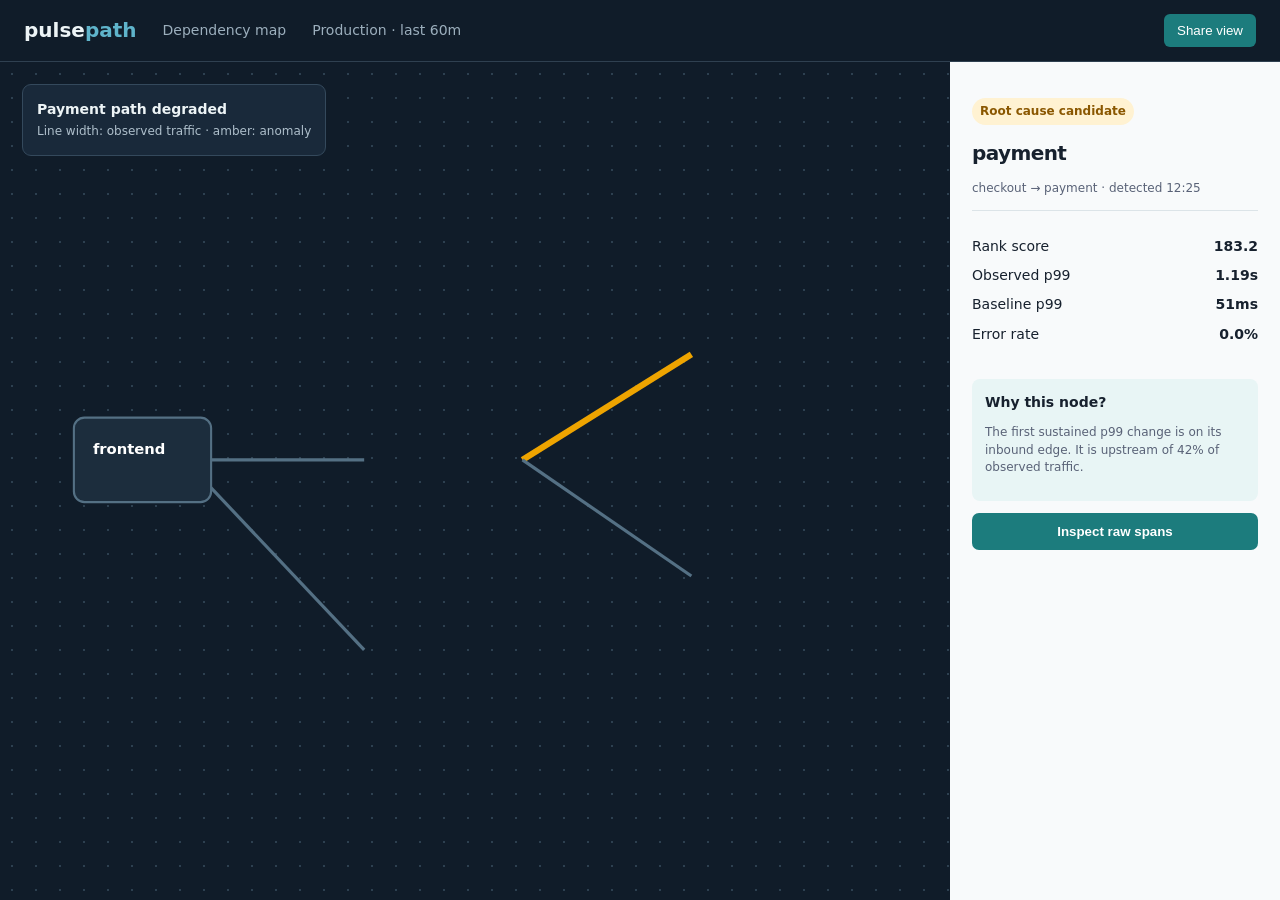
==== index.html @ f59c3e6b "Add topology-first diagnostics dashboard UI" ====
<!doctype html><html lang="en"><head><meta charset="utf-8"><meta name="viewport" content="width=device-width,initial-scale=1"><title>Pulsepath Map</title><style>:root{--b:#5FB4CB;--o:#EEA400;--s:#596277;--t:#1C7C7D;--i:#17212e}*{box-sizing:border-box}body{margin:0;background:#101c29;color:#edf4f6;font:14px/1.45 Inter,system-ui}.bar{height:62px;border-bottom:1px solid #2f4050;display:flex;align-items:center;padding:0 24px;gap:26px}.brand{font-size:20px;font-weight:800}.brand b{color:var(--b)}.bar span{color:#9cafbd}.bar button{margin-left:auto;background:var(--t);color:white;border:0;border-radius:6px;padding:9px 13px}.layout{min-height:calc(100vh - 62px);display:grid;grid-template-columns:1fr 330px}.canvas{position:relative;overflow:hidden;background-image:radial-gradient(#2d4050 1px,transparent 1px);background-size:24px 24px}.legend{position:absolute;top:22px;left:22px;background:#19293a;border:1px solid #34495c;padding:14px;border-radius:9px}.legend div{color:#aebfcb;font-size:12px;margin-top:4px}.map{width:100%;height:100%;min-height:650px}.edge{stroke:#547084;stroke-width:3}.edge.hot{stroke:var(--o);stroke-width:6}.node rect{fill:#1c2d3d;stroke:#547084;stroke-width:2}.node.hot rect{fill:#493b1f;stroke:var(--o);stroke-width:3}.node text{fill:white;font-size:14px;font-weight:700}.node small{fill:#aebfcb;font-size:11px}.side{background:#f8fafb;color:var(--i);padding:22px}.side h1{font-size:20px;letter-spacing:-.03em;margin:0}.muted{color:var(--s);font-size:12px}.badge{display:inline-block;margin:14px 0;background:#fff2d2;color:#8a5700;padding:5px 8px;border-radius:20px;font-size:12px;font-weight:750}.detail{border-top:1px solid #dce4e8;padding:16px 0}.row{display:flex;justify-content:space-between;margin:9px 0}.why{background:#e8f5f5;border-radius:8px;padding:13px;margin-top:10px}.action{width:100%;padding:11px;margin-top:12px;background:var(--t);color:white;border:0;border-radius:7px;font-weight:700}@media(max-width:750px){.layout{grid-template-columns:1fr}.canvas{min-height:480px}.side{order:-1}.map{min-height:480px}}</style></head><body><main><header class="bar"><div class="brand">pulse<b>path</b></div><span>Dependency map</span><span>Production · last 60m</span><button>Share view</button></header><section class="layout"><div class="canvas"><div class="legend"><strong>Payment path degraded</strong><div>Line width: observed traffic · amber: anomaly</div></div><svg class="map" viewBox="0 0 900 650"><line class="edge" x1="175" y1="305" x2="345" y2="305"/><line class="edge hot" x1="495" y1="305" x2="655" y2="205"/><line class="edge" x1="495" y1="305" x2="655" y2="415"/><line class="edge" x1="175" y1="305" x2="345" y2="485"/><g class="node" transform="translate(70 265)"><rect width="130" height="80" rx="10"/><text x="18" y="34">frontend</text><small x="18" y="57">15% traffic</small></g><g class="node" transform="translate(360 265)"><rect width="140" height="80" rx="10"/><text x="18" y="34">checkout</text><small x="18" y="57">27% traffic</small></g><g class="node hot" transform="translate(660 165)"><rect width="140" height="80" rx="10"/><text x="18" y="34">payment</text><small x="18" y="57">p99 +22.4×</small></g><g class="node" transform="translate(660 375)"><rect width="140" height="80" rx="10"/><text x="18" y="34">inventory</text><small x="18" y="57">baseline</small></g><g class="node" transform="translate(360 445)"><rect width="140" height="80" rx="10"/><text x="18" y="34">catalog</text><small x="18" y="57">baseline</small></g></svg></div><aside class="side"><span class="badge">Root cause candidate</span><h1>payment</h1><p class="muted">checkout → payment · detected 12:25</p><div class="detail"><div class="row"><span>Rank score</span><strong>183.2</strong></div><div class="row"><span>Observed p99</span><strong>1.19s</strong></div><div class="row"><span>Baseline p99</span><strong>51ms</strong></div><div class="row"><span>Error rate</span><strong>0.0%</strong></div></div><div class="why"><strong>Why this node?</strong><p class="muted">The first sustained p99 change is on its inbound edge. It is upstream of 42% of observed traffic.</p></div><button class="action">Inspect raw spans</button></aside></section></main></body></html>
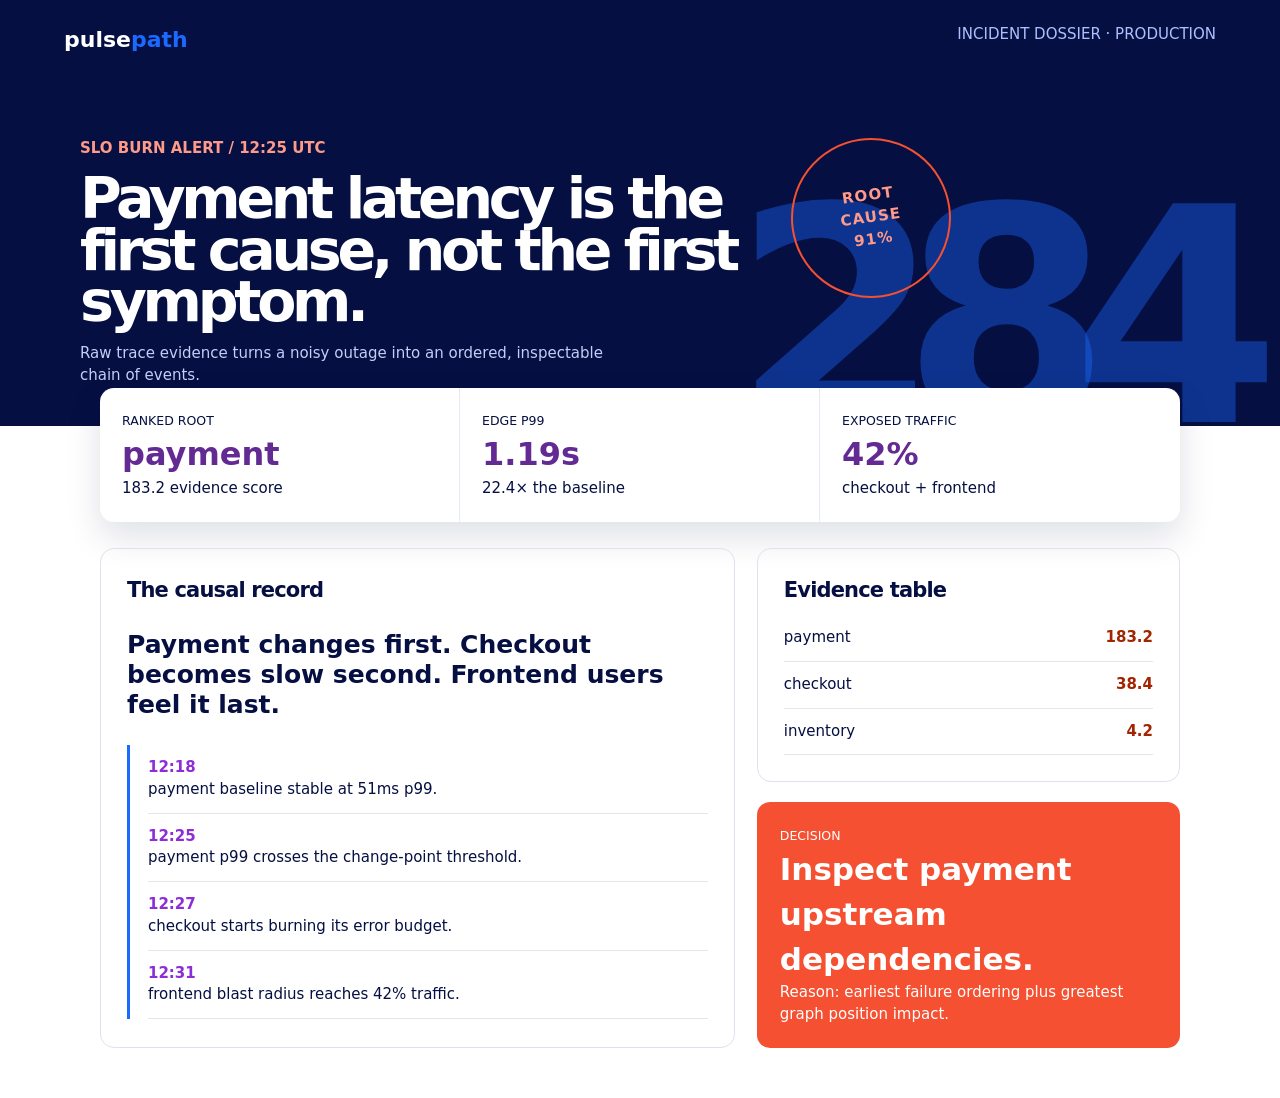
==== commit 0c4b654c: "Refresh dashboard with maximalist electric dossier UI" ====
--- a/index.html
+++ b/index.html
@@ -1 +1 @@
-<!doctype html><html lang="en"><head><meta charset="utf-8"><meta name="viewport" content="width=device-width,initial-scale=1"><title>Pulsepath Map</title><style>:root{--b:#5FB4CB;--o:#EEA400;--s:#596277;--t:#1C7C7D;--i:#17212e}*{box-sizing:border-box}body{margin:0;background:#101c29;color:#edf4f6;font:14px/1.45 Inter,system-ui}.bar{height:62px;border-bottom:1px solid #2f4050;display:flex;align-items:center;padding:0 24px;gap:26px}.brand{font-size:20px;font-weight:800}.brand b{color:var(--b)}.bar span{color:#9cafbd}.bar button{margin-left:auto;background:var(--t);color:white;border:0;border-radius:6px;padding:9px 13px}.layout{min-height:calc(100vh - 62px);display:grid;grid-template-columns:1fr 330px}.canvas{position:relative;overflow:hidden;background-image:radial-gradient(#2d4050 1px,transparent 1px);background-size:24px 24px}.legend{position:absolute;top:22px;left:22px;background:#19293a;border:1px solid #34495c;padding:14px;border-radius:9px}.legend div{color:#aebfcb;font-size:12px;margin-top:4px}.map{width:100%;height:100%;min-height:650px}.edge{stroke:#547084;stroke-width:3}.edge.hot{stroke:var(--o);stroke-width:6}.node rect{fill:#1c2d3d;stroke:#547084;stroke-width:2}.node.hot rect{fill:#493b1f;stroke:var(--o);stroke-width:3}.node text{fill:white;font-size:14px;font-weight:700}.node small{fill:#aebfcb;font-size:11px}.side{background:#f8fafb;color:var(--i);padding:22px}.side h1{font-size:20px;letter-spacing:-.03em;margin:0}.muted{color:var(--s);font-size:12px}.badge{display:inline-block;margin:14px 0;background:#fff2d2;color:#8a5700;padding:5px 8px;border-radius:20px;font-size:12px;font-weight:750}.detail{border-top:1px solid #dce4e8;padding:16px 0}.row{display:flex;justify-content:space-between;margin:9px 0}.why{background:#e8f5f5;border-radius:8px;padding:13px;margin-top:10px}.action{width:100%;padding:11px;margin-top:12px;background:var(--t);color:white;border:0;border-radius:7px;font-weight:700}@media(max-width:750px){.layout{grid-template-columns:1fr}.canvas{min-height:480px}.side{order:-1}.map{min-height:480px}}</style></head><body><main><header class="bar"><div class="brand">pulse<b>path</b></div><span>Dependency map</span><span>Production · last 60m</span><button>Share view</button></header><section class="layout"><div class="canvas"><div class="legend"><strong>Payment path degraded</strong><div>Line width: observed traffic · amber: anomaly</div></div><svg class="map" viewBox="0 0 900 650"><line class="edge" x1="175" y1="305" x2="345" y2="305"/><line class="edge hot" x1="495" y1="305" x2="655" y2="205"/><line class="edge" x1="495" y1="305" x2="655" y2="415"/><line class="edge" x1="175" y1="305" x2="345" y2="485"/><g class="node" transform="translate(70 265)"><rect width="130" height="80" rx="10"/><text x="18" y="34">frontend</text><small x="18" y="57">15% traffic</small></g><g class="node" transform="translate(360 265)"><rect width="140" height="80" rx="10"/><text x="18" y="34">checkout</text><small x="18" y="57">27% traffic</small></g><g class="node hot" transform="translate(660 165)"><rect width="140" height="80" rx="10"/><text x="18" y="34">payment</text><small x="18" y="57">p99 +22.4×</small></g><g class="node" transform="translate(660 375)"><rect width="140" height="80" rx="10"/><text x="18" y="34">inventory</text><small x="18" y="57">baseline</small></g><g class="node" transform="translate(360 445)"><rect width="140" height="80" rx="10"/><text x="18" y="34">catalog</text><small x="18" y="57">baseline</small></g></svg></div><aside class="side"><span class="badge">Root cause candidate</span><h1>payment</h1><p class="muted">checkout → payment · detected 12:25</p><div class="detail"><div class="row"><span>Rank score</span><strong>183.2</strong></div><div class="row"><span>Observed p99</span><strong>1.19s</strong></div><div class="row"><span>Baseline p99</span><strong>51ms</strong></div><div class="row"><span>Error rate</span><strong>0.0%</strong></div></div><div class="why"><strong>Why this node?</strong><p class="muted">The first sustained p99 change is on its inbound edge. It is upstream of 42% of observed traffic.</p></div><button class="action">Inspect raw spans</button></aside></section></main></body></html>
+<!doctype html><html lang="en"><head><meta charset="utf-8"><meta name="viewport" content="width=device-width,initial-scale=1"><title>Pulsepath Electric Dossier</title><style>:root{--n:#050F42;--b:#1B69FF;--r:#F45031;--v:#8D2DD8;--w:#fff;--p:#642A94;--d:#A22401}*{box-sizing:border-box}body{margin:0;background:var(--w);color:var(--n);font:15px/1.45 Inter,system-ui}.mast{min-height:370px;background:var(--n);color:white;padding:24px 5vw;position:relative;overflow:hidden}.mast:after{content:'284';position:absolute;right:3vw;bottom:-110px;color:#1b69ff66;font-size:300px;font-weight:900;letter-spacing:-.13em}.nav{display:flex;justify-content:space-between;position:relative;z-index:1}.logo{font-size:22px;font-weight:900}.logo b{color:var(--b)}.nav span{color:#aebfff}.issue{position:relative;z-index:1;margin:82px auto 0;max-width:1120px;display:grid;grid-template-columns:1.25fr .75fr;gap:30px}.issue h1{font-size:57px;line-height:.91;letter-spacing:-.075em;margin:13px 0}.issue p{color:#c4cef9;max-width:560px}.stamp{border:2px solid var(--r);color:#ff9a88;border-radius:50%;width:160px;height:160px;display:grid;place-items:center;text-align:center;transform:rotate(-8deg);font-weight:900;letter-spacing:.08em}.body{max-width:1120px;margin:-38px auto 0;position:relative;padding:0 20px 50px}.key{display:grid;grid-template-columns:repeat(3,1fr);background:white;box-shadow:0 15px 35px #050f4220;border-radius:14px;overflow:hidden}.key div{padding:22px;border-right:1px solid #e8eaf3}.key div:last-child{border:0}.key b{font-size:32px;display:block;color:var(--p)}.spread{display:grid;grid-template-columns:1.2fr .8fr;gap:22px;margin-top:26px}.paper{border:1px solid #dfe2ee;border-radius:14px;padding:26px}.paper h2{font-size:21px;letter-spacing:-.04em;margin:0}.lead{font-size:25px;line-height:1.2;font-weight:750}.timeline{border-left:3px solid var(--b);padding-left:18px}.timeline div{padding:12px 0;border-bottom:1px solid #e5e7ef}.time{color:var(--v);font-weight:900}.callout{background:var(--r);color:white;border-radius:13px;padding:23px;margin-top:20px}.callout strong{font-size:31px;display:block}.table{width:100%;border-collapse:collapse;margin-top:10px}.table td{padding:12px 0;border-bottom:1px solid #e5e7ef}.table td:last-child{text-align:right;font-weight:900;color:var(--d)}@media(max-width:720px){.issue,.spread{grid-template-columns:1fr}.issue h1{font-size:43px}.stamp{display:none}.key{grid-template-columns:1fr}.key div{border-right:0;border-bottom:1px solid #e8eaf3}}</style></head><body><main><section class="mast"><div class="nav"><div class="logo">pulse<b>path</b></div><span>INCIDENT DOSSIER · PRODUCTION</span></div><div class="issue"><div><span style="color:#ff9a88;font-weight:800">SLO BURN ALERT / 12:25 UTC</span><h1>Payment latency is the first cause, not the first symptom.</h1><p>Raw trace evidence turns a noisy outage into an ordered, inspectable chain of events.</p></div><div class="stamp">ROOT<br>CAUSE<br>91%</div></div></section><section class="body"><section class="key"><div><small>RANKED ROOT</small><b>payment</b><span>183.2 evidence score</span></div><div><small>EDGE P99</small><b>1.19s</b><span>22.4× the baseline</span></div><div><small>EXPOSED TRAFFIC</small><b>42%</b><span>checkout + frontend</span></div></section><section class="spread"><article class="paper"><h2>The causal record</h2><p class="lead">Payment changes first. Checkout becomes slow second. Frontend users feel it last.</p><div class="timeline"><div><span class="time">12:18</span><br>payment baseline stable at 51ms p99.</div><div><span class="time">12:25</span><br>payment p99 crosses the change-point threshold.</div><div><span class="time">12:27</span><br>checkout starts burning its error budget.</div><div><span class="time">12:31</span><br>frontend blast radius reaches 42% traffic.</div></div></article><aside><div class="paper"><h2>Evidence table</h2><table class="table"><tr><td>payment</td><td>183.2</td></tr><tr><td>checkout</td><td>38.4</td></tr><tr><td>inventory</td><td>4.2</td></tr></table></div><div class="callout"><small>DECISION</small><strong>Inspect payment upstream dependencies.</strong><span>Reason: earliest failure ordering plus greatest graph position impact.</span></div></aside></section></section></main></body></html>
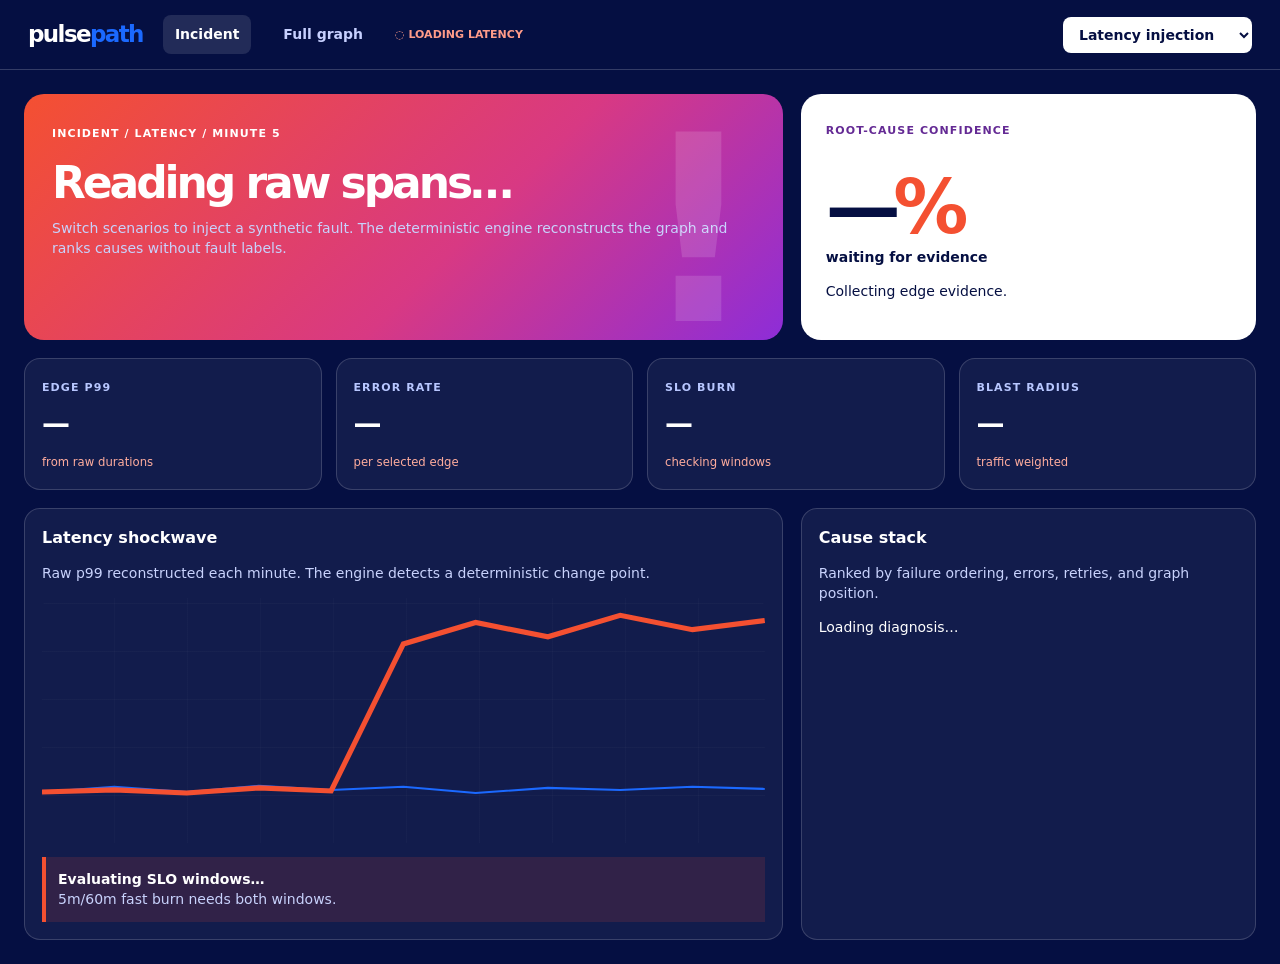
==== commit e5b5f203: "Build functional synthetic diagnostics dashboard" ====
--- a/index.html
+++ b/index.html
@@ -1 +1,6 @@
-<!doctype html><html lang="en"><head><meta charset="utf-8"><meta name="viewport" content="width=device-width,initial-scale=1"><title>Pulsepath Electric Dossier</title><style>:root{--n:#050F42;--b:#1B69FF;--r:#F45031;--v:#8D2DD8;--w:#fff;--p:#642A94;--d:#A22401}*{box-sizing:border-box}body{margin:0;background:var(--w);color:var(--n);font:15px/1.45 Inter,system-ui}.mast{min-height:370px;background:var(--n);color:white;padding:24px 5vw;position:relative;overflow:hidden}.mast:after{content:'284';position:absolute;right:3vw;bottom:-110px;color:#1b69ff66;font-size:300px;font-weight:900;letter-spacing:-.13em}.nav{display:flex;justify-content:space-between;position:relative;z-index:1}.logo{font-size:22px;font-weight:900}.logo b{color:var(--b)}.nav span{color:#aebfff}.issue{position:relative;z-index:1;margin:82px auto 0;max-width:1120px;display:grid;grid-template-columns:1.25fr .75fr;gap:30px}.issue h1{font-size:57px;line-height:.91;letter-spacing:-.075em;margin:13px 0}.issue p{color:#c4cef9;max-width:560px}.stamp{border:2px solid var(--r);color:#ff9a88;border-radius:50%;width:160px;height:160px;display:grid;place-items:center;text-align:center;transform:rotate(-8deg);font-weight:900;letter-spacing:.08em}.body{max-width:1120px;margin:-38px auto 0;position:relative;padding:0 20px 50px}.key{display:grid;grid-template-columns:repeat(3,1fr);background:white;box-shadow:0 15px 35px #050f4220;border-radius:14px;overflow:hidden}.key div{padding:22px;border-right:1px solid #e8eaf3}.key div:last-child{border:0}.key b{font-size:32px;display:block;color:var(--p)}.spread{display:grid;grid-template-columns:1.2fr .8fr;gap:22px;margin-top:26px}.paper{border:1px solid #dfe2ee;border-radius:14px;padding:26px}.paper h2{font-size:21px;letter-spacing:-.04em;margin:0}.lead{font-size:25px;line-height:1.2;font-weight:750}.timeline{border-left:3px solid var(--b);padding-left:18px}.timeline div{padding:12px 0;border-bottom:1px solid #e5e7ef}.time{color:var(--v);font-weight:900}.callout{background:var(--r);color:white;border-radius:13px;padding:23px;margin-top:20px}.callout strong{font-size:31px;display:block}.table{width:100%;border-collapse:collapse;margin-top:10px}.table td{padding:12px 0;border-bottom:1px solid #e5e7ef}.table td:last-child{text-align:right;font-weight:900;color:var(--d)}@media(max-width:720px){.issue,.spread{grid-template-columns:1fr}.issue h1{font-size:43px}.stamp{display:none}.key{grid-template-columns:1fr}.key div{border-right:0;border-bottom:1px solid #e8eaf3}}</style></head><body><main><section class="mast"><div class="nav"><div class="logo">pulse<b>path</b></div><span>INCIDENT DOSSIER · PRODUCTION</span></div><div class="issue"><div><span style="color:#ff9a88;font-weight:800">SLO BURN ALERT / 12:25 UTC</span><h1>Payment latency is the first cause, not the first symptom.</h1><p>Raw trace evidence turns a noisy outage into an ordered, inspectable chain of events.</p></div><div class="stamp">ROOT<br>CAUSE<br>91%</div></div></section><section class="body"><section class="key"><div><small>RANKED ROOT</small><b>payment</b><span>183.2 evidence score</span></div><div><small>EDGE P99</small><b>1.19s</b><span>22.4× the baseline</span></div><div><small>EXPOSED TRAFFIC</small><b>42%</b><span>checkout + frontend</span></div></section><section class="spread"><article class="paper"><h2>The causal record</h2><p class="lead">Payment changes first. Checkout becomes slow second. Frontend users feel it last.</p><div class="timeline"><div><span class="time">12:18</span><br>payment baseline stable at 51ms p99.</div><div><span class="time">12:25</span><br>payment p99 crosses the change-point threshold.</div><div><span class="time">12:27</span><br>checkout starts burning its error budget.</div><div><span class="time">12:31</span><br>frontend blast radius reaches 42% traffic.</div></div></article><aside><div class="paper"><h2>Evidence table</h2><table class="table"><tr><td>payment</td><td>183.2</td></tr><tr><td>checkout</td><td>38.4</td></tr><tr><td>inventory</td><td>4.2</td></tr></table></div><div class="callout"><small>DECISION</small><strong>Inspect payment upstream dependencies.</strong><span>Reason: earliest failure ordering plus greatest graph position impact.</span></div></aside></section></section></main></body></html>
+<!doctype html><html lang="en"><head><meta charset="utf-8"><meta name="viewport" content="width=device-width,initial-scale=1"><title>Pulsepath Diagnostics</title><style>
+:root{--n:#050F42;--b:#1B69FF;--r:#F45031;--v:#8D2DD8;--w:#fff;--p:#642A94;--d:#A22401}*{box-sizing:border-box}body{margin:0;background:var(--n);color:var(--w);font:14px/1.45 Inter,system-ui}.top{height:70px;padding:0 28px;display:flex;align-items:center;gap:20px;border-bottom:1px solid #ffffff30}.brand{font-size:23px;font-weight:900;letter-spacing:-.07em}.brand b{color:var(--b)}button,select{border:0;border-radius:8px;padding:9px 12px;font:inherit;font-weight:800;cursor:pointer}.tab{background:transparent;color:#c7d0ff}.tab.active{background:#ffffff1e;color:#fff}.scenario{margin-left:auto;background:white;color:var(--n)}.status{font-size:11px;color:#ff9b89;font-weight:900}.app{max-width:1400px;margin:auto;padding:24px}.view{display:none}.view.active{display:block}.hero,.workspace{display:grid;grid-template-columns:1.25fr .75fr;gap:18px}.headline{min-height:225px;padding:28px;border-radius:20px;background:linear-gradient(135deg,var(--r),#d83983 58%,var(--v));position:relative;overflow:hidden}.headline:after{content:'!';position:absolute;right:25px;bottom:-80px;font-size:260px;font-weight:900;color:#fff2}.kicker,label{font-size:11px;font-weight:900;letter-spacing:.1em}.headline h1{font-size:44px;line-height:.95;letter-spacing:-.07em;margin:20px 0 10px}.headline p,.sub{color:#c8d2fc}.root{background:white;color:var(--n);border-radius:20px;padding:25px}.root label{color:var(--p)}.root strong{display:block;font-size:75px;line-height:.9;letter-spacing:-.1em;margin:35px 0 5px}.root strong span{color:var(--r)}.metrics{display:grid;grid-template-columns:repeat(4,1fr);gap:14px;margin:18px 0}.metric,.panel{background:#ffffff0e;border:1px solid #ffffff2a;border-radius:16px;padding:17px}.metric label{color:#b8c7ff}.metric b{font-size:28px;display:block;margin:7px 0}.metric small{color:#ffad9e}.panel h2{margin:0;font-size:16px}.chart{height:245px;margin-top:15px;border-radius:11px;background:repeating-linear-gradient(0deg,transparent 0 47px,#ffffff0d 48px),repeating-linear-gradient(90deg,transparent 0 72px,#ffffff0b 73px)}svg{width:100%;height:100%}.trace{fill:none;stroke:var(--r);stroke-width:5}.base{fill:none;stroke:var(--b);stroke-width:2}.alert{border-left:4px solid var(--r);padding:12px;background:#f4503122;margin-top:14px}.rank{display:flex;align-items:center;gap:12px;padding:13px 0;border-bottom:1px solid #ffffff22}.rank:last-child{border:0}.rank i{margin-left:auto;background:var(--v);font-style:normal;padding:5px 8px;border-radius:6px}.graph{height:calc(100vh - 145px);min-height:620px;border:1px solid #ffffff2a;border-radius:18px;position:relative;overflow:hidden;background:radial-gradient(#ffffff19 1px,transparent 1px);background-size:25px 25px}.edge{stroke:var(--b);stroke-width:4}.edge.hot{stroke:var(--r);stroke-width:7;filter:drop-shadow(0 0 5px var(--r))}.node{cursor:pointer}.node rect{fill:#0d1c5c;stroke:#8da7ff;stroke-width:2}.node.hot rect{fill:var(--d);stroke:var(--r);stroke-width:3}.node text{fill:white;font-size:15px;font-weight:900}.node small{fill:#c8d2fc;font-size:11px}.float{position:absolute;background:white;color:var(--n);padding:16px;border-radius:13px;box-shadow:0 14px 35px #0006}.graph-title{left:20px;top:20px}.detail{right:20px;bottom:20px;width:260px}.detail strong{font-size:30px}.detail p{font-size:12px;color:#6d7392}.detail dl{display:grid;grid-template-columns:1fr auto;gap:8px;font-size:12px}.detail dt{color:#6d7392}@media(max-width:800px){.top{padding:0 12px;gap:5px}.status{display:none}.app{padding:14px}.hero,.workspace{grid-template-columns:1fr}.metrics{grid-template-columns:1fr 1fr}.headline h1{font-size:35px}.scenario{width:126px}.graph{height:660px}.detail{left:14px;right:14px;bottom:14px;width:auto}}@media(max-width:430px){.metrics{grid-template-columns:1fr}.tab{padding:7px}.brand{font-size:19px}}
+</style></head><body><header class="top"><div class="brand">pulse<b>path</b></div><button class="tab active" data-view="incident">Incident</button><button class="tab" data-view="graph">Full graph</button><span class="status" id="status">● SYNTHETIC FEED</span><select id="scenario" class="scenario"><option value="latency">Latency injection</option><option value="errors">Error injection</option><option value="down">Dependency down</option><option value="retry-storm">Retry storm</option></select></header><main class="app"><section id="incident" class="view active"><div class="hero"><article class="headline"><span class="kicker">INCIDENT / <span id="fault">LATENCY</span> / MINUTE 5</span><h1 id="headline">Reading raw spans…</h1><p>Switch scenarios to inject a synthetic fault. The deterministic engine reconstructs the graph and ranks causes without fault labels.</p></article><aside class="root"><label>ROOT-CAUSE CONFIDENCE</label><strong id="confidence">—<span>%</span></strong><b id="root">waiting for evidence</b><p id="reason">Collecting edge evidence.</p></aside></div><section class="metrics"><div class="metric"><label>EDGE P99</label><b id="p99">—</b><small id="p99n">from raw durations</small></div><div class="metric"><label>ERROR RATE</label><b id="err">—</b><small id="errn">per selected edge</small></div><div class="metric"><label>SLO BURN</label><b id="burn">—</b><small id="burnn">checking windows</small></div><div class="metric"><label>BLAST RADIUS</label><b id="blast">—</b><small id="blastn">traffic weighted</small></div></section><section class="workspace"><article class="panel"><h2>Latency shockwave</h2><p class="sub">Raw p99 reconstructed each minute. The engine detects a deterministic change point.</p><div class="chart"><svg viewBox="0 0 700 240" preserveAspectRatio="none"><polyline class="base" points="0,190 70,185 140,190 210,184 280,188 350,185 420,191 490,186 560,188 630,185 700,187"/><polyline class="trace" points="0,190 70,188 140,191 210,186 280,189 350,45 420,24 490,38 560,17 630,31 700,22"/></svg></div><div class="alert"><b id="alert">Evaluating SLO windows…</b><br><span class="sub" id="alertn">5m/60m fast burn needs both windows.</span></div></article><aside class="panel"><h2>Cause stack</h2><p class="sub">Ranked by failure ordering, errors, retries, and graph position.</p><div id="ranks">Loading diagnosis…</div></aside></section></section><section id="graph" class="view"><div class="graph"><aside class="float graph-title"><b>Dependency constellation</b><br><span style="color:#6d7392;font-size:12px">Select a service to inspect its edge.</span></aside><svg id="svg" viewBox="0 0 1000 620" aria-label="Full service dependency graph"></svg><aside class="float detail"><label style="color:#642A94">SERVICE EVIDENCE</label><strong id="dname">—</strong><p id="dcopy">Select a node in the graph.</p><dl><dt>Inbound p99</dt><dd id="dp99">—</dd><dt>Error rate</dt><dd id="derr">—</dd><dt>Observed calls</dt><dd id="dcalls">—</dd></dl></aside></div></section></main><script>
+let data;const $=x=>document.getElementById(x),fmt=x=>x>=1000?(x/1000).toFixed(2)+'s':Math.round(x)+'ms';function draw(){let top=data.ranking[0],m=data.edge_metrics[top.edge],blast=data.blast_radius;let conf=Math.min(99,Math.round(55+top.score/4));$('fault').textContent=data.scenario.name.toUpperCase();$('headline').textContent=top.suspected_component+' is the first causal signal.';$('confidence').innerHTML=conf+'<span>%</span>';$('root').textContent=top.suspected_component+' service';$('reason').textContent='Earliest change point, '+top.evidence.p99_lift+'× p99 lift, and high traffic position.';$('p99').textContent=fmt(m.p99_ms);$('p99n').textContent=top.evidence.p99_lift+'× baseline';$('err').textContent=(m.error_rate*100).toFixed(1)+'%';$('errn').textContent=m.errors+' / '+m.calls+' calls';$('burn').textContent=data.slo_alerts[top.edge]?'14.4×':'below';$('burnn').textContent=data.slo_alerts[top.edge]?'fast alert firing':'availability stable';$('blast').textContent=Math.round(blast.reduce((a,x)=>a+x.traffic_weight,0)*100)+'%';$('blastn').textContent=blast.map(x=>x.application).join(' · ')||'no dependents';$('alert').textContent=data.slo_alerts[top.edge]?'Fast burn alert: '+top.edge:'Change point: '+top.edge;$('alertn').textContent='Detected in minute '+(top.onset_window+1)+'. '+(data.slo_alerts[top.edge]?'Both windows breach threshold.':'Pure latency pattern, no availability burn.');$('ranks').innerHTML=data.ranking.slice(0,3).map((x,i)=>`<div class="rank"><b>0${i+1}</b><div><strong>${x.suspected_component}</strong><br><span class="sub">${x.edge}</span></div><i>${x.score}</i></div>`).join('');graph()}
+function graph(){let ed=data.graph.map(k=>{let [a,b]=k.split('->');return{a,b,k,m:data.edge_metrics[k]}}),nodes=[...new Set(ed.flatMap(x=>[x.a,x.b]))],pos={frontend:[125,300],checkout:[420,300],payment:[770,150],inventory:[770,465],catalog:[420,525]};nodes.forEach((n,i)=>pos[n]??=[140+(i%4)*210,110+Math.floor(i/4)*160]);let hot=data.ranking[0].edge,s='';ed.forEach(e=>s+=`<line class="edge ${e.k===hot?'hot':''}" x1="${pos[e.a][0]}" y1="${pos[e.a][1]}" x2="${pos[e.b][0]}" y2="${pos[e.b][1]}"/>`);nodes.forEach(n=>{let e=ed.find(x=>x.b===n);s+=`<g tabindex="0" class="node ${n===data.ranking[0].suspected_component?'hot':''}" data-n="${n}" transform="translate(${pos[n][0]-67} ${pos[n][1]-35})"><rect width="134" height="70" rx="13"/><text x="15" y="29">${n}</text><small x="15" y="52">${e?fmt(e.m.p99_ms):'entry point'}</small></g>`});$('svg').innerHTML=s;document.querySelectorAll('.node').forEach(n=>{n.onclick=()=>detail(n.dataset.n,ed);n.onkeydown=e=>{if(e.key==='Enter')detail(n.dataset.n,ed)}});detail(data.ranking[0].suspected_component,ed)}function detail(n,ed){let e=ed.find(x=>x.b===n)||ed.find(x=>x.a===n);$('dname').textContent=n;$('dcopy').textContent=e.k+' derived from raw client spans.';$('dp99').textContent=fmt(e.m.p99_ms);$('derr').textContent=(e.m.error_rate*100).toFixed(1)+'%';$('dcalls').textContent=e.m.calls}async function load(){let scenario=$('scenario').value;$('status').textContent='◌ LOADING '+scenario.toUpperCase();let r=await fetch('/api/diagnostics?scenario='+scenario);data=await r.json();draw();$('status').textContent='● '+scenario.toUpperCase()+' READY'}$('scenario').onchange=load;document.querySelectorAll('.tab').forEach(b=>b.onclick=()=>{document.querySelectorAll('.tab,.view').forEach(x=>x.classList.remove('active'));b.classList.add('active');$(b.dataset.view).classList.add('active')});load();
+</script></body></html>
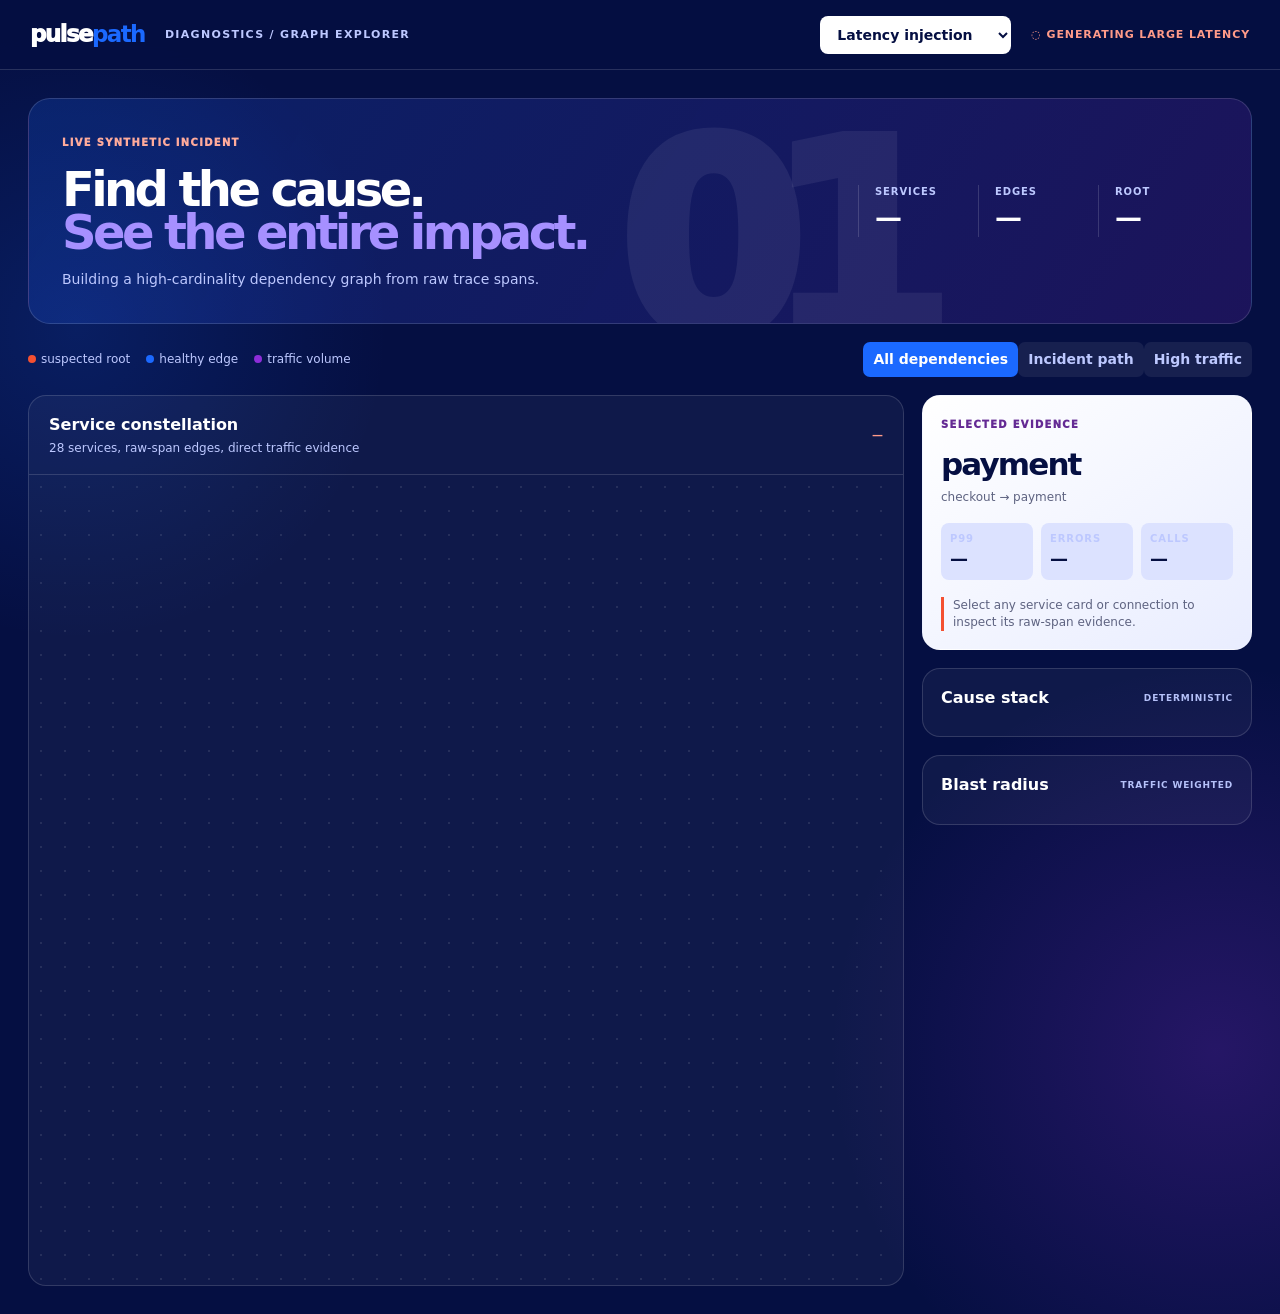
==== commit d3fc7abf: "Expand diagnostics graph with dense service evidence" ====
--- a/index.html
+++ b/index.html
@@ -1,6 +1,2 @@
-<!doctype html><html lang="en"><head><meta charset="utf-8"><meta name="viewport" content="width=device-width,initial-scale=1"><title>Pulsepath Diagnostics</title><style>
-:root{--n:#050F42;--b:#1B69FF;--r:#F45031;--v:#8D2DD8;--w:#fff;--p:#642A94;--d:#A22401}*{box-sizing:border-box}body{margin:0;background:var(--n);color:var(--w);font:14px/1.45 Inter,system-ui}.top{height:70px;padding:0 28px;display:flex;align-items:center;gap:20px;border-bottom:1px solid #ffffff30}.brand{font-size:23px;font-weight:900;letter-spacing:-.07em}.brand b{color:var(--b)}button,select{border:0;border-radius:8px;padding:9px 12px;font:inherit;font-weight:800;cursor:pointer}.tab{background:transparent;color:#c7d0ff}.tab.active{background:#ffffff1e;color:#fff}.scenario{margin-left:auto;background:white;color:var(--n)}.status{font-size:11px;color:#ff9b89;font-weight:900}.app{max-width:1400px;margin:auto;padding:24px}.view{display:none}.view.active{display:block}.hero,.workspace{display:grid;grid-template-columns:1.25fr .75fr;gap:18px}.headline{min-height:225px;padding:28px;border-radius:20px;background:linear-gradient(135deg,var(--r),#d83983 58%,var(--v));position:relative;overflow:hidden}.headline:after{content:'!';position:absolute;right:25px;bottom:-80px;font-size:260px;font-weight:900;color:#fff2}.kicker,label{font-size:11px;font-weight:900;letter-spacing:.1em}.headline h1{font-size:44px;line-height:.95;letter-spacing:-.07em;margin:20px 0 10px}.headline p,.sub{color:#c8d2fc}.root{background:white;color:var(--n);border-radius:20px;padding:25px}.root label{color:var(--p)}.root strong{display:block;font-size:75px;line-height:.9;letter-spacing:-.1em;margin:35px 0 5px}.root strong span{color:var(--r)}.metrics{display:grid;grid-template-columns:repeat(4,1fr);gap:14px;margin:18px 0}.metric,.panel{background:#ffffff0e;border:1px solid #ffffff2a;border-radius:16px;padding:17px}.metric label{color:#b8c7ff}.metric b{font-size:28px;display:block;margin:7px 0}.metric small{color:#ffad9e}.panel h2{margin:0;font-size:16px}.chart{height:245px;margin-top:15px;border-radius:11px;background:repeating-linear-gradient(0deg,transparent 0 47px,#ffffff0d 48px),repeating-linear-gradient(90deg,transparent 0 72px,#ffffff0b 73px)}svg{width:100%;height:100%}.trace{fill:none;stroke:var(--r);stroke-width:5}.base{fill:none;stroke:var(--b);stroke-width:2}.alert{border-left:4px solid var(--r);padding:12px;background:#f4503122;margin-top:14px}.rank{display:flex;align-items:center;gap:12px;padding:13px 0;border-bottom:1px solid #ffffff22}.rank:last-child{border:0}.rank i{margin-left:auto;background:var(--v);font-style:normal;padding:5px 8px;border-radius:6px}.graph{height:calc(100vh - 145px);min-height:620px;border:1px solid #ffffff2a;border-radius:18px;position:relative;overflow:hidden;background:radial-gradient(#ffffff19 1px,transparent 1px);background-size:25px 25px}.edge{stroke:var(--b);stroke-width:4}.edge.hot{stroke:var(--r);stroke-width:7;filter:drop-shadow(0 0 5px var(--r))}.node{cursor:pointer}.node rect{fill:#0d1c5c;stroke:#8da7ff;stroke-width:2}.node.hot rect{fill:var(--d);stroke:var(--r);stroke-width:3}.node text{fill:white;font-size:15px;font-weight:900}.node small{fill:#c8d2fc;font-size:11px}.float{position:absolute;background:white;color:var(--n);padding:16px;border-radius:13px;box-shadow:0 14px 35px #0006}.graph-title{left:20px;top:20px}.detail{right:20px;bottom:20px;width:260px}.detail strong{font-size:30px}.detail p{font-size:12px;color:#6d7392}.detail dl{display:grid;grid-template-columns:1fr auto;gap:8px;font-size:12px}.detail dt{color:#6d7392}@media(max-width:800px){.top{padding:0 12px;gap:5px}.status{display:none}.app{padding:14px}.hero,.workspace{grid-template-columns:1fr}.metrics{grid-template-columns:1fr 1fr}.headline h1{font-size:35px}.scenario{width:126px}.graph{height:660px}.detail{left:14px;right:14px;bottom:14px;width:auto}}@media(max-width:430px){.metrics{grid-template-columns:1fr}.tab{padding:7px}.brand{font-size:19px}}
-</style></head><body><header class="top"><div class="brand">pulse<b>path</b></div><button class="tab active" data-view="incident">Incident</button><button class="tab" data-view="graph">Full graph</button><span class="status" id="status">● SYNTHETIC FEED</span><select id="scenario" class="scenario"><option value="latency">Latency injection</option><option value="errors">Error injection</option><option value="down">Dependency down</option><option value="retry-storm">Retry storm</option></select></header><main class="app"><section id="incident" class="view active"><div class="hero"><article class="headline"><span class="kicker">INCIDENT / <span id="fault">LATENCY</span> / MINUTE 5</span><h1 id="headline">Reading raw spans…</h1><p>Switch scenarios to inject a synthetic fault. The deterministic engine reconstructs the graph and ranks causes without fault labels.</p></article><aside class="root"><label>ROOT-CAUSE CONFIDENCE</label><strong id="confidence">—<span>%</span></strong><b id="root">waiting for evidence</b><p id="reason">Collecting edge evidence.</p></aside></div><section class="metrics"><div class="metric"><label>EDGE P99</label><b id="p99">—</b><small id="p99n">from raw durations</small></div><div class="metric"><label>ERROR RATE</label><b id="err">—</b><small id="errn">per selected edge</small></div><div class="metric"><label>SLO BURN</label><b id="burn">—</b><small id="burnn">checking windows</small></div><div class="metric"><label>BLAST RADIUS</label><b id="blast">—</b><small id="blastn">traffic weighted</small></div></section><section class="workspace"><article class="panel"><h2>Latency shockwave</h2><p class="sub">Raw p99 reconstructed each minute. The engine detects a deterministic change point.</p><div class="chart"><svg viewBox="0 0 700 240" preserveAspectRatio="none"><polyline class="base" points="0,190 70,185 140,190 210,184 280,188 350,185 420,191 490,186 560,188 630,185 700,187"/><polyline class="trace" points="0,190 70,188 140,191 210,186 280,189 350,45 420,24 490,38 560,17 630,31 700,22"/></svg></div><div class="alert"><b id="alert">Evaluating SLO windows…</b><br><span class="sub" id="alertn">5m/60m fast burn needs both windows.</span></div></article><aside class="panel"><h2>Cause stack</h2><p class="sub">Ranked by failure ordering, errors, retries, and graph position.</p><div id="ranks">Loading diagnosis…</div></aside></section></section><section id="graph" class="view"><div class="graph"><aside class="float graph-title"><b>Dependency constellation</b><br><span style="color:#6d7392;font-size:12px">Select a service to inspect its edge.</span></aside><svg id="svg" viewBox="0 0 1000 620" aria-label="Full service dependency graph"></svg><aside class="float detail"><label style="color:#642A94">SERVICE EVIDENCE</label><strong id="dname">—</strong><p id="dcopy">Select a node in the graph.</p><dl><dt>Inbound p99</dt><dd id="dp99">—</dd><dt>Error rate</dt><dd id="derr">—</dd><dt>Observed calls</dt><dd id="dcalls">—</dd></dl></aside></div></section></main><script>
-let data;const $=x=>document.getElementById(x),fmt=x=>x>=1000?(x/1000).toFixed(2)+'s':Math.round(x)+'ms';function draw(){let top=data.ranking[0],m=data.edge_metrics[top.edge],blast=data.blast_radius;let conf=Math.min(99,Math.round(55+top.score/4));$('fault').textContent=data.scenario.name.toUpperCase();$('headline').textContent=top.suspected_component+' is the first causal signal.';$('confidence').innerHTML=conf+'<span>%</span>';$('root').textContent=top.suspected_component+' service';$('reason').textContent='Earliest change point, '+top.evidence.p99_lift+'× p99 lift, and high traffic position.';$('p99').textContent=fmt(m.p99_ms);$('p99n').textContent=top.evidence.p99_lift+'× baseline';$('err').textContent=(m.error_rate*100).toFixed(1)+'%';$('errn').textContent=m.errors+' / '+m.calls+' calls';$('burn').textContent=data.slo_alerts[top.edge]?'14.4×':'below';$('burnn').textContent=data.slo_alerts[top.edge]?'fast alert firing':'availability stable';$('blast').textContent=Math.round(blast.reduce((a,x)=>a+x.traffic_weight,0)*100)+'%';$('blastn').textContent=blast.map(x=>x.application).join(' · ')||'no dependents';$('alert').textContent=data.slo_alerts[top.edge]?'Fast burn alert: '+top.edge:'Change point: '+top.edge;$('alertn').textContent='Detected in minute '+(top.onset_window+1)+'. '+(data.slo_alerts[top.edge]?'Both windows breach threshold.':'Pure latency pattern, no availability burn.');$('ranks').innerHTML=data.ranking.slice(0,3).map((x,i)=>`<div class="rank"><b>0${i+1}</b><div><strong>${x.suspected_component}</strong><br><span class="sub">${x.edge}</span></div><i>${x.score}</i></div>`).join('');graph()}
-function graph(){let ed=data.graph.map(k=>{let [a,b]=k.split('->');return{a,b,k,m:data.edge_metrics[k]}}),nodes=[...new Set(ed.flatMap(x=>[x.a,x.b]))],pos={frontend:[125,300],checkout:[420,300],payment:[770,150],inventory:[770,465],catalog:[420,525]};nodes.forEach((n,i)=>pos[n]??=[140+(i%4)*210,110+Math.floor(i/4)*160]);let hot=data.ranking[0].edge,s='';ed.forEach(e=>s+=`<line class="edge ${e.k===hot?'hot':''}" x1="${pos[e.a][0]}" y1="${pos[e.a][1]}" x2="${pos[e.b][0]}" y2="${pos[e.b][1]}"/>`);nodes.forEach(n=>{let e=ed.find(x=>x.b===n);s+=`<g tabindex="0" class="node ${n===data.ranking[0].suspected_component?'hot':''}" data-n="${n}" transform="translate(${pos[n][0]-67} ${pos[n][1]-35})"><rect width="134" height="70" rx="13"/><text x="15" y="29">${n}</text><small x="15" y="52">${e?fmt(e.m.p99_ms):'entry point'}</small></g>`});$('svg').innerHTML=s;document.querySelectorAll('.node').forEach(n=>{n.onclick=()=>detail(n.dataset.n,ed);n.onkeydown=e=>{if(e.key==='Enter')detail(n.dataset.n,ed)}});detail(data.ranking[0].suspected_component,ed)}function detail(n,ed){let e=ed.find(x=>x.b===n)||ed.find(x=>x.a===n);$('dname').textContent=n;$('dcopy').textContent=e.k+' derived from raw client spans.';$('dp99').textContent=fmt(e.m.p99_ms);$('derr').textContent=(e.m.error_rate*100).toFixed(1)+'%';$('dcalls').textContent=e.m.calls}async function load(){let scenario=$('scenario').value;$('status').textContent='◌ LOADING '+scenario.toUpperCase();let r=await fetch('/api/diagnostics?scenario='+scenario);data=await r.json();draw();$('status').textContent='● '+scenario.toUpperCase()+' READY'}$('scenario').onchange=load;document.querySelectorAll('.tab').forEach(b=>b.onclick=()=>{document.querySelectorAll('.tab,.view').forEach(x=>x.classList.remove('active'));b.classList.add('active');$(b.dataset.view).classList.add('active')});load();
-</script></body></html>
+<!doctype html>
+<html lang="en"><head><meta charset="utf-8"><meta name="viewport" content="width=device-width,initial-scale=1"><title>Pulsepath Diagnostics</title><link rel="stylesheet" href="web/dashboard.css"></head><body><header class="top"><div class="brand">pulse<b>path</b></div><span class="mode">DIAGNOSTICS / GRAPH EXPLORER</span><select id="scenario" aria-label="Synthetic scenario"><option value="latency">Latency injection</option><option value="errors">Error injection</option><option value="down">Dependency down</option><option value="retry-storm">Retry storm</option></select><span id="status">● LOADING LARGE TOPOLOGY</span></header><main><section class="mast"><div><span class="kicker">LIVE SYNTHETIC INCIDENT</span><h1>Find the cause.<br><i>See the entire impact.</i></h1><p id="summary">Building a high-cardinality dependency graph from raw trace spans.</p></div><div class="mast-stats"><div><small>SERVICES</small><b id="services">—</b></div><div><small>EDGES</small><b id="edges">—</b></div><div><small>ROOT</small><b id="root">—</b></div></div></section><section class="toolbar"><div class="legend"><span><i class="dot red"></i>suspected root</span><span><i class="dot blue"></i>healthy edge</span><span><i class="dot violet"></i>traffic volume</span></div><div class="toggles"><button class="active" data-filter="all">All dependencies</button><button data-filter="degraded">Incident path</button><button data-filter="hot">High traffic</button></div></section><section class="layout"><article class="graph-panel"><div class="graph-head"><div><h2>Service constellation</h2><p>28 services, raw-span edges, direct traffic evidence</p></div><b id="graph-badge">—</b></div><div id="graph" class="graph" role="region" aria-label="Interactive service dependency graph"></div></article><aside class="side"><section class="detail card"><span class="kicker">SELECTED EVIDENCE</span><h2 id="detail-title">payment</h2><p id="detail-path">checkout → payment</p><div class="numbers"><div><small>P99</small><b id="detail-p99">—</b></div><div><small>ERRORS</small><b id="detail-errors">—</b></div><div><small>CALLS</small><b id="detail-calls">—</b></div></div><p id="detail-reason" class="reason">Select any service card or connection to inspect its raw-span evidence.</p></section><section class="card"><div class="card-title"><h2>Cause stack</h2><span>DETERMINISTIC</span></div><div id="ranks"></div></section><section class="card"><div class="card-title"><h2>Blast radius</h2><span>TRAFFIC WEIGHTED</span></div><div id="blast" class="blast"></div></section></aside></section></main><script src="web/dashboard.js"></script></body></html>
--- a/web/dashboard.css
+++ b/web/dashboard.css
@@ -0,0 +1 @@
+:root{--n:#050F42;--b:#1B69FF;--r:#F45031;--v:#8D2DD8;--w:#fff;--p:#642A94;--d:#A22401;--line:#ffffff25;--soft:#bdc8ff}*{box-sizing:border-box}body{margin:0;background:var(--n);color:var(--w);font:14px/1.4 Inter,ui-sans-serif,system-ui;background-image:radial-gradient(circle at 6% 25%,#1b69ff2b,transparent 20%),radial-gradient(circle at 95% 80%,#8d2dd83d,transparent 24%)}.top{height:70px;display:flex;align-items:center;gap:20px;padding:0 30px;border-bottom:1px solid var(--line);position:sticky;z-index:5;top:0;background:#050f42ed;backdrop-filter:blur(16px)}.brand{font-size:23px;font-weight:950;letter-spacing:-.07em}.brand b{color:var(--b)}.mode{font-size:11px;letter-spacing:.12em;font-weight:900;color:var(--soft)}select{margin-left:auto;border:0;border-radius:8px;background:white;color:var(--n);font:inherit;font-weight:850;padding:10px 13px}#status{color:#ff9b89;font-size:11px;font-weight:900;letter-spacing:.08em}main{max-width:1550px;margin:auto;padding:28px}.mast{display:flex;justify-content:space-between;gap:30px;padding:33px;border:1px solid var(--line);border-radius:22px;background:linear-gradient(120deg,#1b69ff32,#8d2dd82b);overflow:hidden;position:relative}.mast:after{content:'01';position:absolute;right:28%;bottom:-112px;color:#fff1;font-size:270px;font-weight:950;letter-spacing:-.15em}.kicker{color:#ffab9b;font-size:10px;letter-spacing:.13em;font-weight:950}.mast h1{font-size:48px;letter-spacing:-.075em;line-height:.9;margin:16px 0}.mast h1 i{color:#a690ff;font-style:normal}.mast p{max-width:620px;color:var(--soft);margin:0}.mast-stats{display:grid;grid-template-columns:repeat(3,120px);position:relative;z-index:1;align-content:center}.mast-stats div{border-left:1px solid var(--line);padding:0 16px}.mast-stats small,.numbers small{display:block;font-size:10px;color:var(--soft);letter-spacing:.09em;font-weight:850}.mast-stats b{font-size:27px;letter-spacing:-.06em}.toolbar{display:flex;justify-content:space-between;gap:15px;align-items:center;margin:18px 0}.legend{display:flex;gap:16px;font-size:12px;color:var(--soft)}.dot{display:inline-block;width:8px;height:8px;border-radius:50%;margin-right:5px}.red{background:var(--r)}.blue{background:var(--b)}.violet{background:var(--v)}button{border:0;border-radius:7px;background:#ffffff12;color:var(--soft);padding:8px 10px;font:inherit;font-weight:800;cursor:pointer}.toggles button.active{background:var(--b);color:white}.layout{display:grid;grid-template-columns:minmax(0,1fr) 330px;gap:18px}.graph-panel,.card{background:#ffffff0b;border:1px solid var(--line);border-radius:18px}.graph-head{display:flex;justify-content:space-between;align-items:center;padding:18px 20px;border-bottom:1px solid var(--line)}h2{font-size:16px;margin:0}.graph-head p,.detail p{margin:3px 0 0;color:var(--soft);font-size:12px}.graph-head b{color:#ff9b89;font-size:11px}.graph{position:relative;min-height:810px;overflow:auto;background-image:radial-gradient(#ffffff18 1px,transparent 1px);background-size:24px 24px}.canvas{position:relative;width:1180px;height:810px}.links{position:absolute;inset:0;width:100%;height:100%;pointer-events:none}.link{stroke:#3f65da;stroke-width:2;opacity:.75}.link.hot{stroke:var(--r);stroke-width:5;filter:drop-shadow(0 0 4px var(--r))}.link.high{stroke:#a66bff;stroke-width:3}.node{position:absolute;width:142px;min-height:78px;border:1px solid #6788ff;border-radius:11px;background:#0d1c5ceb;color:white;padding:11px;cursor:pointer;box-shadow:0 10px 20px #0003;transition:transform .15s ease,box-shadow .15s ease}.node:hover,.node.selected{transform:translateY(-4px);box-shadow:0 15px 25px #0007;border-color:white}.node.hot{border-color:var(--r);background:#6b1e20;box-shadow:0 0 0 4px #f4503122,0 15px 25px #0007}.node .name{font-weight:900;font-size:14px;display:block}.node .meta{font-size:11px;color:#c7d2ff;display:flex;justify-content:space-between;margin-top:8px}.node .bar{height:4px;background:#ffffff25;border-radius:10px;margin-top:6px;overflow:hidden}.node .bar i{display:block;height:100%;background:var(--b)}.node.hot .bar i{background:var(--r)}.side{display:flex;flex-direction:column;gap:18px}.card{padding:18px}.detail{background:linear-gradient(145deg,#ffffff,#e9edff);color:var(--n)}.detail .kicker{color:var(--p)}.detail p{color:#5e6381}.detail h2{font-size:31px;letter-spacing:-.06em;margin-top:9px}.numbers{display:grid;grid-template-columns:repeat(3,1fr);gap:8px;margin:17px 0}.numbers div{border-radius:8px;background:#dce2ff;padding:9px}.numbers b{font-size:18px;letter-spacing:-.05em}.reason{border-left:3px solid var(--r);padding-left:9px}.card-title{display:flex;justify-content:space-between;align-items:center;margin-bottom:9px}.card-title span{font-size:9px;letter-spacing:.09em;color:#b5c1f9;font-weight:900}.rank{display:flex;gap:10px;align-items:center;padding:11px 0;border-top:1px solid var(--line)}.rank:first-of-type{border:0}.rank .n{font-weight:900;color:#91a9ff}.rank small{display:block;color:var(--soft)}.rank i{margin-left:auto;font-style:normal;font-weight:900;color:#ff9b89}.blast-item{margin:12px 0}.blast-item div{display:flex;justify-content:space-between;color:#d8e0ff;font-size:12px}.blast-bar{height:6px;background:#ffffff20;border-radius:9px;margin-top:5px;overflow:hidden}.blast-bar i{display:block;height:100%;background:linear-gradient(90deg,var(--v),var(--r))}@media(max-width:1000px){.layout{grid-template-columns:1fr}.side{display:grid;grid-template-columns:repeat(3,1fr)}.mast h1{font-size:40px}}@media(max-width:700px){.top{padding:0 14px;gap:8px}.mode,#status{display:none}main{padding:14px}.mast{display:block;padding:24px}.mast-stats{margin-top:25px}.toolbar{align-items:flex-start;flex-direction:column}.legend{flex-wrap:wrap}.side{display:block}.side .card{margin-bottom:14px}.graph{min-height:700px}.canvas{transform:scale(.78);transform-origin:top left;width:1510px;height:1035px}.graph{overflow:auto}.mast h1{font-size:36px}}
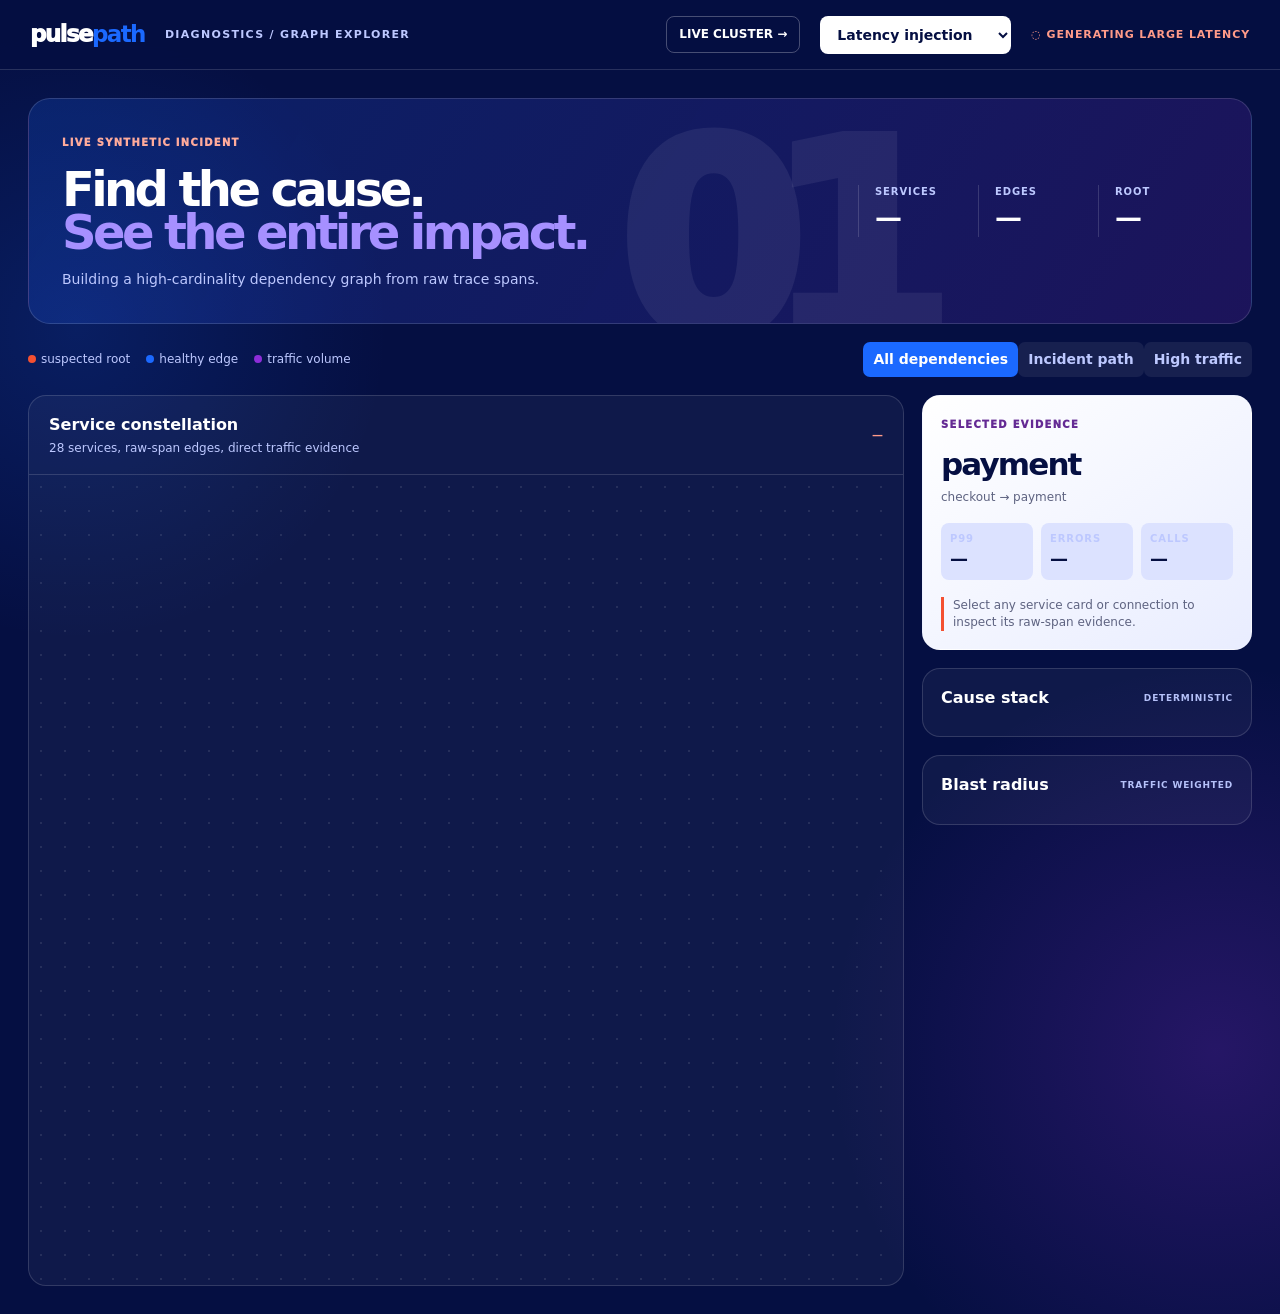
==== commit b7e4d3d6: "Add live cluster of real HTTP microservices with fault injection and live diagnosis Co-Authored-By: " ====
--- a/index.html
+++ b/index.html
@@ -1,2 +1,2 @@
 <!doctype html>
-<html lang="en"><head><meta charset="utf-8"><meta name="viewport" content="width=device-width,initial-scale=1"><title>Pulsepath Diagnostics</title><link rel="stylesheet" href="web/dashboard.css"></head><body><header class="top"><div class="brand">pulse<b>path</b></div><span class="mode">DIAGNOSTICS / GRAPH EXPLORER</span><select id="scenario" aria-label="Synthetic scenario"><option value="latency">Latency injection</option><option value="errors">Error injection</option><option value="down">Dependency down</option><option value="retry-storm">Retry storm</option></select><span id="status">● LOADING LARGE TOPOLOGY</span></header><main><section class="mast"><div><span class="kicker">LIVE SYNTHETIC INCIDENT</span><h1>Find the cause.<br><i>See the entire impact.</i></h1><p id="summary">Building a high-cardinality dependency graph from raw trace spans.</p></div><div class="mast-stats"><div><small>SERVICES</small><b id="services">—</b></div><div><small>EDGES</small><b id="edges">—</b></div><div><small>ROOT</small><b id="root">—</b></div></div></section><section class="toolbar"><div class="legend"><span><i class="dot red"></i>suspected root</span><span><i class="dot blue"></i>healthy edge</span><span><i class="dot violet"></i>traffic volume</span></div><div class="toggles"><button class="active" data-filter="all">All dependencies</button><button data-filter="degraded">Incident path</button><button data-filter="hot">High traffic</button></div></section><section class="layout"><article class="graph-panel"><div class="graph-head"><div><h2>Service constellation</h2><p>28 services, raw-span edges, direct traffic evidence</p></div><b id="graph-badge">—</b></div><div id="graph" class="graph" role="region" aria-label="Interactive service dependency graph"></div></article><aside class="side"><section class="detail card"><span class="kicker">SELECTED EVIDENCE</span><h2 id="detail-title">payment</h2><p id="detail-path">checkout → payment</p><div class="numbers"><div><small>P99</small><b id="detail-p99">—</b></div><div><small>ERRORS</small><b id="detail-errors">—</b></div><div><small>CALLS</small><b id="detail-calls">—</b></div></div><p id="detail-reason" class="reason">Select any service card or connection to inspect its raw-span evidence.</p></section><section class="card"><div class="card-title"><h2>Cause stack</h2><span>DETERMINISTIC</span></div><div id="ranks"></div></section><section class="card"><div class="card-title"><h2>Blast radius</h2><span>TRAFFIC WEIGHTED</span></div><div id="blast" class="blast"></div></section></aside></section></main><script src="web/dashboard.js"></script></body></html>
+<html lang="en"><head><meta charset="utf-8"><meta name="viewport" content="width=device-width,initial-scale=1"><title>Pulsepath Diagnostics</title><link rel="stylesheet" href="web/dashboard.css"></head><body><header class="top"><div class="brand">pulse<b>path</b></div><span class="mode">DIAGNOSTICS / GRAPH EXPLORER</span><a href="web/live.html" style="margin-left:auto;color:#fff;font-weight:850;font-size:12px;text-decoration:none;border:1px solid #fff4;border-radius:8px;padding:9px 12px">LIVE CLUSTER →</a><select id="scenario" style="margin-left:0" aria-label="Synthetic scenario"><option value="latency">Latency injection</option><option value="errors">Error injection</option><option value="down">Dependency down</option><option value="retry-storm">Retry storm</option></select><span id="status">● LOADING LARGE TOPOLOGY</span></header><main><section class="mast"><div><span class="kicker">LIVE SYNTHETIC INCIDENT</span><h1>Find the cause.<br><i>See the entire impact.</i></h1><p id="summary">Building a high-cardinality dependency graph from raw trace spans.</p></div><div class="mast-stats"><div><small>SERVICES</small><b id="services">—</b></div><div><small>EDGES</small><b id="edges">—</b></div><div><small>ROOT</small><b id="root">—</b></div></div></section><section class="toolbar"><div class="legend"><span><i class="dot red"></i>suspected root</span><span><i class="dot blue"></i>healthy edge</span><span><i class="dot violet"></i>traffic volume</span></div><div class="toggles"><button class="active" data-filter="all">All dependencies</button><button data-filter="degraded">Incident path</button><button data-filter="hot">High traffic</button></div></section><section class="layout"><article class="graph-panel"><div class="graph-head"><div><h2>Service constellation</h2><p>28 services, raw-span edges, direct traffic evidence</p></div><b id="graph-badge">—</b></div><div id="graph" class="graph" role="region" aria-label="Interactive service dependency graph"></div></article><aside class="side"><section class="detail card"><span class="kicker">SELECTED EVIDENCE</span><h2 id="detail-title">payment</h2><p id="detail-path">checkout → payment</p><div class="numbers"><div><small>P99</small><b id="detail-p99">—</b></div><div><small>ERRORS</small><b id="detail-errors">—</b></div><div><small>CALLS</small><b id="detail-calls">—</b></div></div><p id="detail-reason" class="reason">Select any service card or connection to inspect its raw-span evidence.</p></section><section class="card"><div class="card-title"><h2>Cause stack</h2><span>DETERMINISTIC</span></div><div id="ranks"></div></section><section class="card"><div class="card-title"><h2>Blast radius</h2><span>TRAFFIC WEIGHTED</span></div><div id="blast" class="blast"></div></section></aside></section></main><script src="web/dashboard.js"></script></body></html>
